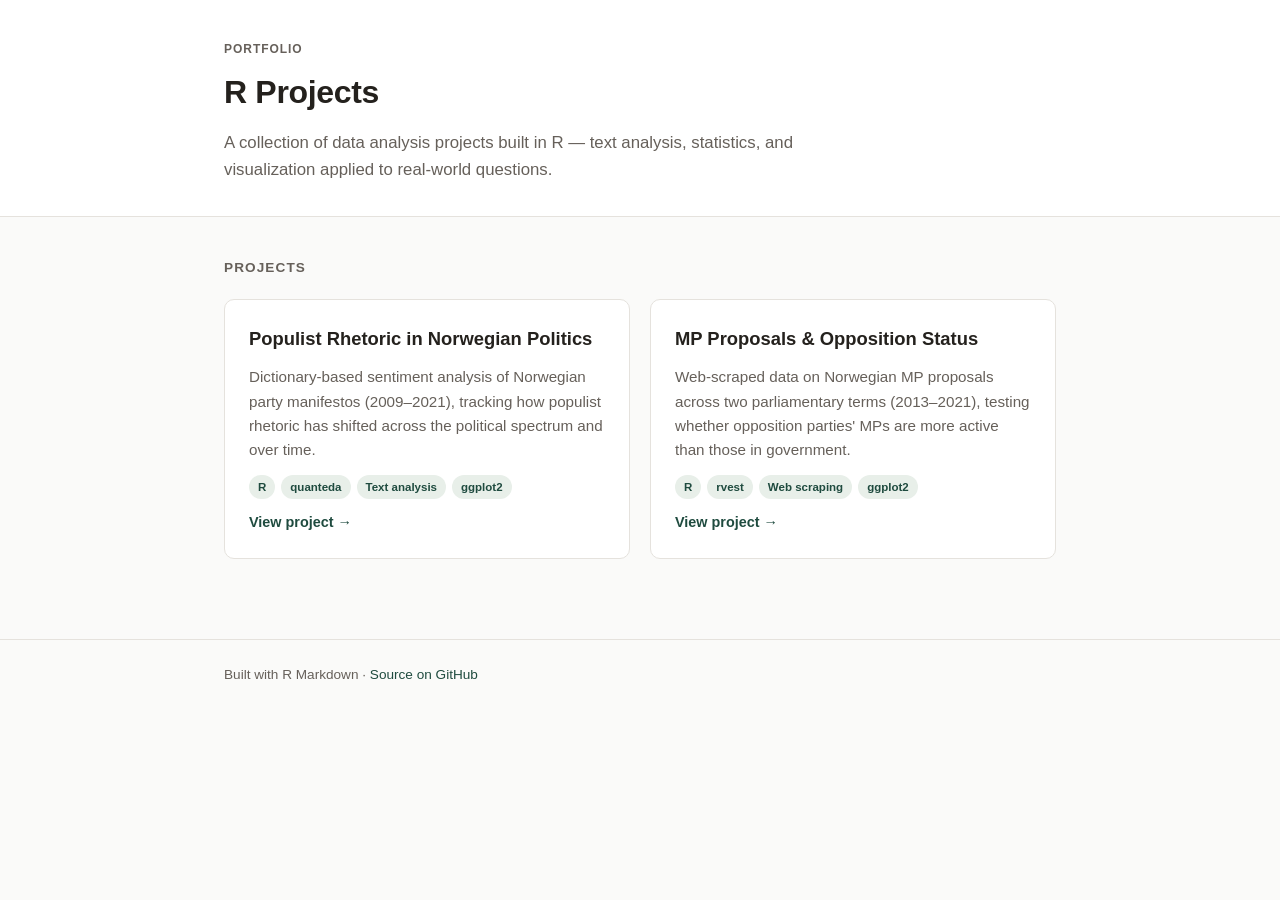
==== docs/index.html @ 2e8c3bdf "Add portfolio README and GitHub Pages site" ====
<!DOCTYPE html>
<html lang="en">
<head>
<meta charset="UTF-8">
<meta name="viewport" content="width=device-width, initial-scale=1.0">
<title>Aga Sadlowska — R Projects Portfolio</title>
<meta name="description" content="A portfolio of R-based data analysis projects by Aga Sadlowska.">
<link rel="stylesheet" href="assets/style.css">
</head>
<body>

<header class="site-header">
  <div class="wrap">
    <p class="eyebrow">Portfolio</p>
    <h1>R Projects</h1>
    <p class="lede">A collection of data analysis projects built in R — text analysis, statistics, and visualization applied to real-world questions.</p>
  </div>
</header>

<main>
  <div class="wrap">
    <p class="section-title">Projects</p>
    <div class="project-grid">

      <div class="card">
        <h2>Populist Rhetoric in Norwegian Politics</h2>
        <p>Dictionary-based sentiment analysis of Norwegian party manifestos (2009–2021), tracking how populist rhetoric has shifted across the political spectrum and over time.</p>
        <div class="tag-row">
          <span class="tag">R</span>
          <span class="tag">quanteda</span>
          <span class="tag">Text analysis</span>
          <span class="tag">ggplot2</span>
        </div>
        <a class="card-link" href="populism.html">View project →</a>
      </div>

      <div class="card">
        <h2>MP Proposals &amp; Opposition Status</h2>
        <p>Web-scraped data on Norwegian MP proposals across two parliamentary terms (2013–2021), testing whether opposition parties' MPs are more active than those in government.</p>
        <div class="tag-row">
          <span class="tag">R</span>
          <span class="tag">rvest</span>
          <span class="tag">Web scraping</span>
          <span class="tag">ggplot2</span>
        </div>
        <a class="card-link" href="proposals.html">View project →</a>
      </div>

    </div>
  </div>
</main>

<footer class="site-footer">
  <div class="wrap">
    Built with R Markdown · <a href="https://github.com/agasadlowska/R_projects">Source on GitHub</a>
  </div>
</footer>

</body>
</html>
---- docs/assets/style.css ----
:root {
  --bg: #fafaf9;
  --surface: #ffffff;
  --border: #e5e2dd;
  --text: #24211d;
  --text-muted: #66605a;
  --accent: #1f4b3f;
  --accent-soft: #e8efe9;
  --radius: 10px;
  --max-width: 880px;
}

* { box-sizing: border-box; }

html { scroll-behavior: smooth; }

body {
  margin: 0;
  font-family: -apple-system, BlinkMacSystemFont, "Segoe UI", Roboto, Helvetica, Arial, sans-serif;
  background: var(--bg);
  color: var(--text);
  line-height: 1.6;
}

a { color: var(--accent); text-decoration: none; }
a:hover { text-decoration: underline; }

header.site-header {
  border-bottom: 1px solid var(--border);
  background: var(--surface);
}

.wrap {
  max-width: var(--max-width);
  margin: 0 auto;
  padding: 0 24px;
}

.site-header .wrap {
  padding-top: 40px;
  padding-bottom: 32px;
}

.eyebrow {
  text-transform: uppercase;
  letter-spacing: 0.08em;
  font-size: 0.75rem;
  color: var(--text-muted);
  font-weight: 600;
  margin: 0 0 8px;
}

h1 {
  font-size: 2rem;
  margin: 0 0 12px;
  letter-spacing: -0.01em;
}

.lede {
  color: var(--text-muted);
  font-size: 1.05rem;
  max-width: 640px;
  margin: 0;
}

main { padding: 40px 0 80px; }

.section-title {
  font-size: 0.85rem;
  text-transform: uppercase;
  letter-spacing: 0.08em;
  color: var(--text-muted);
  font-weight: 600;
  margin: 0 0 20px;
}

.project-grid {
  display: grid;
  grid-template-columns: repeat(auto-fill, minmax(280px, 1fr));
  gap: 20px;
}

.card {
  background: var(--surface);
  border: 1px solid var(--border);
  border-radius: var(--radius);
  padding: 24px;
  display: flex;
  flex-direction: column;
  gap: 12px;
  transition: border-color 0.15s ease, transform 0.15s ease;
}

.card:hover {
  border-color: var(--accent);
  transform: translateY(-2px);
}

.card h2 {
  margin: 0;
  font-size: 1.15rem;
}

.card p {
  margin: 0;
  color: var(--text-muted);
  font-size: 0.95rem;
}

.tag-row {
  display: flex;
  flex-wrap: wrap;
  gap: 6px;
  margin-top: auto;
}

.tag {
  font-size: 0.72rem;
  background: var(--accent-soft);
  color: var(--accent);
  padding: 3px 9px;
  border-radius: 999px;
  font-weight: 600;
}

.card-link {
  font-size: 0.9rem;
  font-weight: 600;
}

footer.site-footer {
  border-top: 1px solid var(--border);
  color: var(--text-muted);
  font-size: 0.85rem;
  padding: 24px 0 40px;
}

/* Project detail page */
.breadcrumb {
  font-size: 0.85rem;
  margin-bottom: 16px;
}

.meta-row {
  display: flex;
  flex-wrap: wrap;
  gap: 8px;
  margin: 16px 0 8px;
}

.pill {
  font-size: 0.8rem;
  border: 1px solid var(--border);
  border-radius: 999px;
  padding: 4px 12px;
  color: var(--text-muted);
}

.resource-row {
  display: flex;
  flex-wrap: wrap;
  gap: 12px;
  margin: 24px 0 8px;
}

.btn {
  display: inline-block;
  border: 1px solid var(--accent);
  color: var(--accent);
  border-radius: 999px;
  padding: 8px 16px;
  font-size: 0.9rem;
  font-weight: 600;
}

.btn:hover { background: var(--accent-soft); text-decoration: none; }

article.project h2 {
  margin-top: 48px;
  font-size: 1.4rem;
  border-top: 1px solid var(--border);
  padding-top: 32px;
}

article.project h3 {
  font-size: 1.1rem;
  margin-top: 28px;
}

article.project h4 {
  font-size: 1rem;
  margin-top: 20px;
  color: var(--text-muted);
}

article.project ul { padding-left: 22px; }

article.project pre {
  background: #1c1b19;
  color: #e7e4dd;
  border-radius: var(--radius);
  padding: 16px 18px;
  overflow-x: auto;
  font-size: 0.85rem;
}

article.project code {
  font-family: "SFMono-Regular", Consolas, "Liberation Mono", Menlo, monospace;
}

figure {
  margin: 24px 0;
  text-align: center;
}

figure img {
  max-width: 100%;
  border: 1px solid var(--border);
  border-radius: var(--radius);
  background: #fff;
}

figcaption {
  font-size: 0.85rem;
  color: var(--text-muted);
  margin-top: 8px;
}

.conclusion-list {
  background: var(--accent-soft);
  border-radius: var(--radius);
  padding: 20px 28px;
}
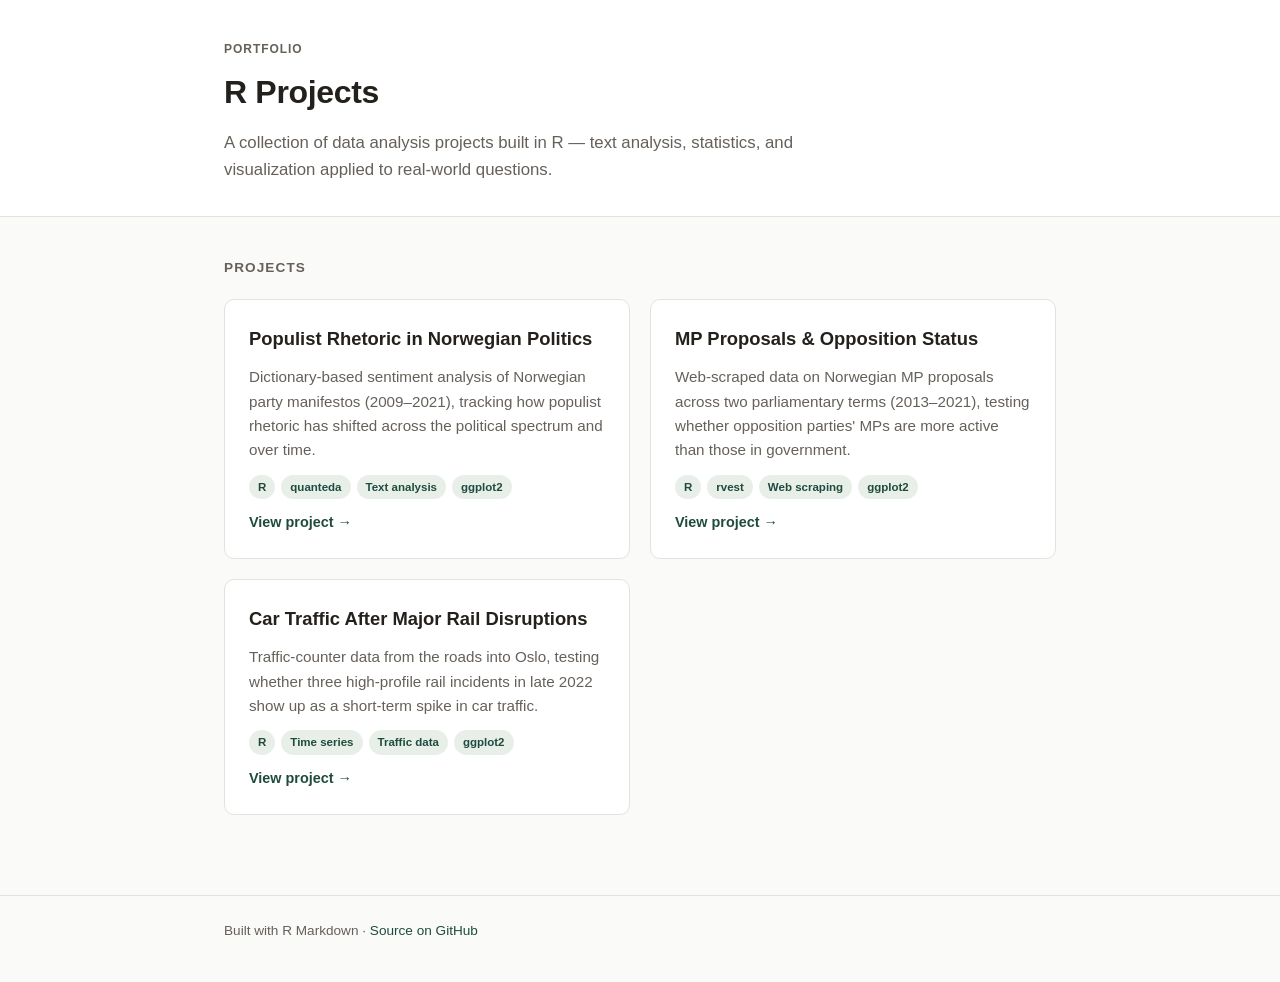
==== commit 95081c44: "Add short-term car traffic vs. rail disruption analysis (AADT) Trims the original antall_reisende.Rm" ====
--- a/docs/index.html
+++ b/docs/index.html
@@ -46,6 +46,18 @@
         <a class="card-link" href="proposals.html">View project →</a>
       </div>
 
+      <div class="card">
+        <h2>Car Traffic After Major Rail Disruptions</h2>
+        <p>Traffic-counter data from the roads into Oslo, testing whether three high-profile rail incidents in late 2022 show up as a short-term spike in car traffic.</p>
+        <div class="tag-row">
+          <span class="tag">R</span>
+          <span class="tag">Time series</span>
+          <span class="tag">Traffic data</span>
+          <span class="tag">ggplot2</span>
+        </div>
+        <a class="card-link" href="aadt.html">View project →</a>
+      </div>
+
     </div>
   </div>
 </main>
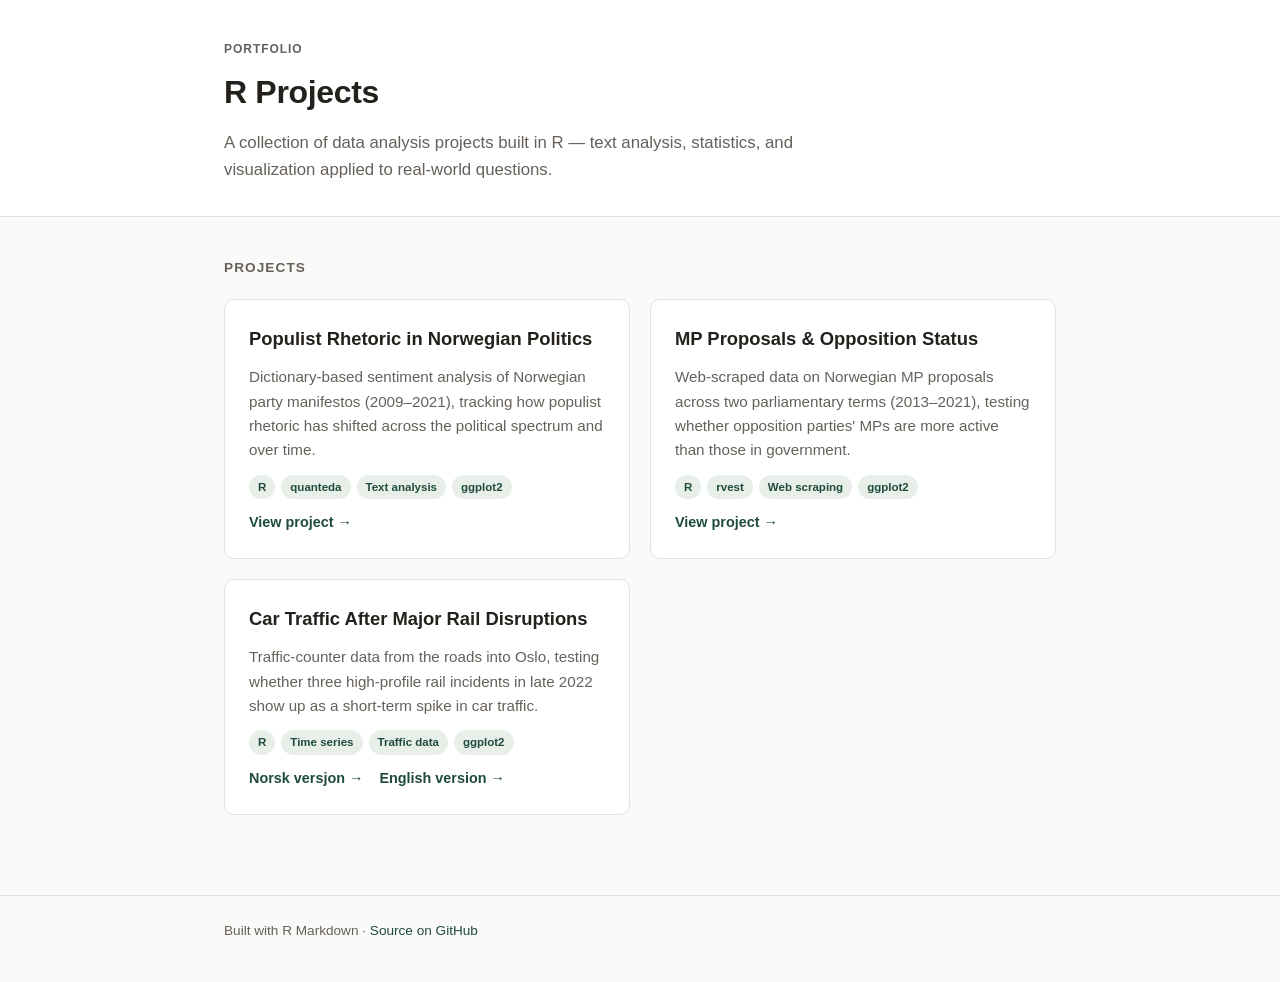
==== commit 3852b03d: "Add Norwegian version of AADT portfolio page The project's own writing (from biltrafikk_etter_hendel" ====
--- a/docs/index.html
+++ b/docs/index.html
@@ -55,7 +55,10 @@
           <span class="tag">Traffic data</span>
           <span class="tag">ggplot2</span>
         </div>
-        <a class="card-link" href="aadt.html">View project →</a>
+        <div style="display:flex; gap:16px;">
+          <a class="card-link" href="aadt-no.html">Norsk versjon →</a>
+          <a class="card-link" href="aadt.html">English version →</a>
+        </div>
       </div>
 
     </div>
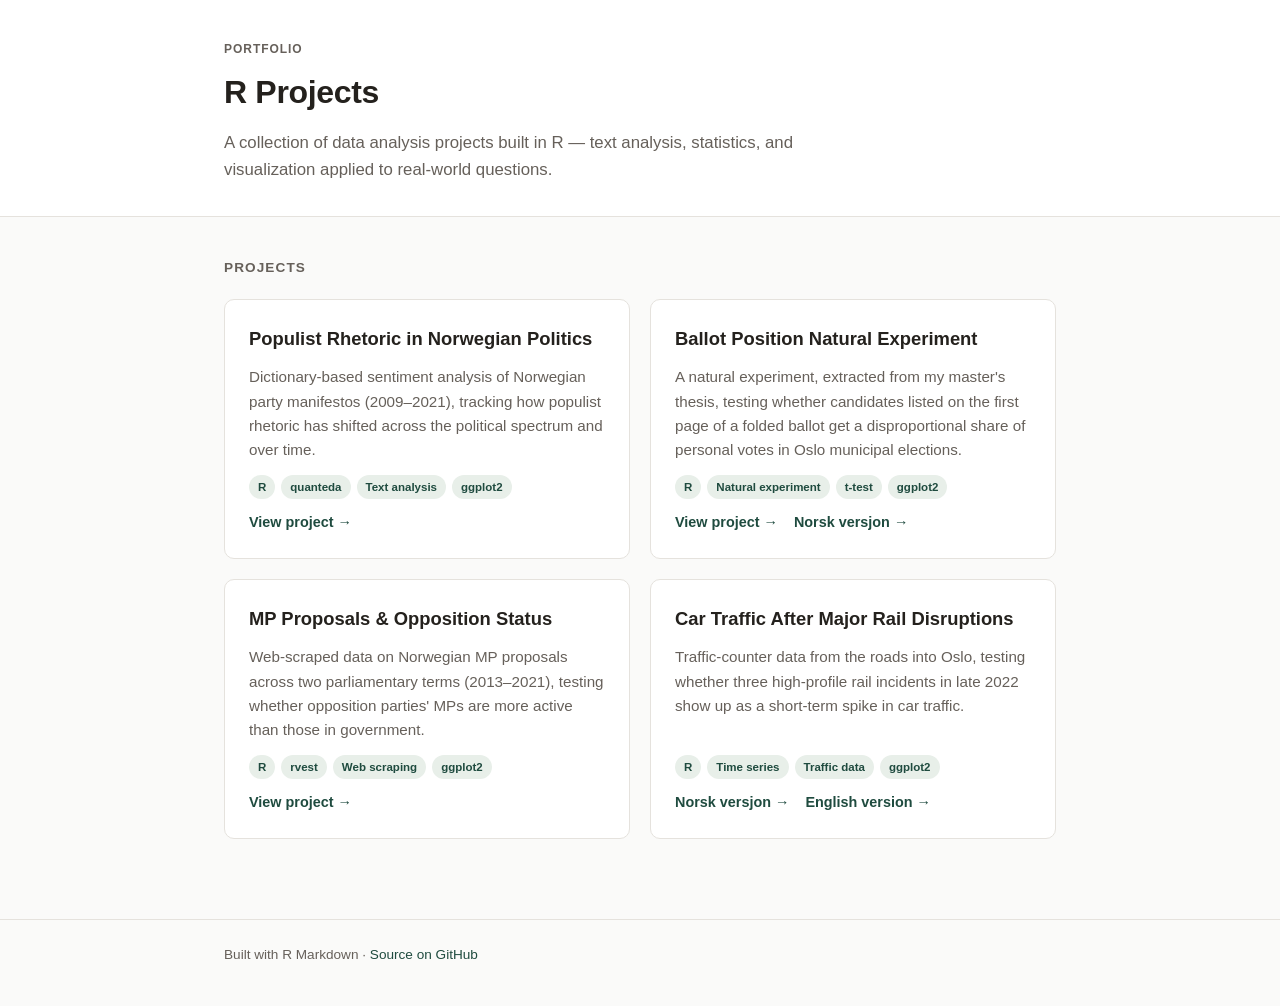
==== commit 556f6996: "Add ballot position project to the website, in English and Norwegian Adds ballot-position.html and b" ====
--- a/docs/index.html
+++ b/docs/index.html
@@ -32,6 +32,21 @@
           <span class="tag">ggplot2</span>
         </div>
         <a class="card-link" href="populism.html">View project →</a>
+      </div>
+
+      <div class="card">
+        <h2>Ballot Position Natural Experiment</h2>
+        <p>A natural experiment, extracted from my master's thesis, testing whether candidates listed on the first page of a folded ballot get a disproportional share of personal votes in Oslo municipal elections.</p>
+        <div class="tag-row">
+          <span class="tag">R</span>
+          <span class="tag">Natural experiment</span>
+          <span class="tag">t-test</span>
+          <span class="tag">ggplot2</span>
+        </div>
+        <div style="display:flex; gap:16px;">
+          <a class="card-link" href="ballot-position.html">View project →</a>
+          <a class="card-link" href="ballot-position-no.html">Norsk versjon →</a>
+        </div>
       </div>
 
       <div class="card">
--- a/docs/assets/style.css
+++ b/docs/assets/style.css
@@ -231,3 +231,55 @@
   border-radius: var(--radius);
   padding: 20px 28px;
 }
+
+.authorship-box {
+  display: flex;
+  gap: 14px;
+  align-items: flex-start;
+  background: var(--surface);
+  border: 1px solid var(--border);
+  border-left: 4px solid var(--accent);
+  border-radius: var(--radius);
+  padding: 16px 20px;
+  margin: 28px 0 8px;
+  font-size: 0.92rem;
+  color: var(--text);
+}
+
+.authorship-box .badge {
+  flex-shrink: 0;
+  font-size: 1.3rem;
+  line-height: 1;
+}
+
+.authorship-box strong {
+  color: var(--accent);
+}
+
+.authorship-box p {
+  margin: 0;
+}
+
+article.project table {
+  width: 100%;
+  border-collapse: collapse;
+  margin: 20px 0;
+  font-size: 0.92rem;
+}
+
+article.project th,
+article.project td {
+  border: 1px solid var(--border);
+  padding: 8px 14px;
+  text-align: left;
+}
+
+article.project thead th {
+  background: var(--accent-soft);
+  color: var(--accent);
+}
+
+article.project tbody th {
+  font-weight: 600;
+  color: var(--text-muted);
+}
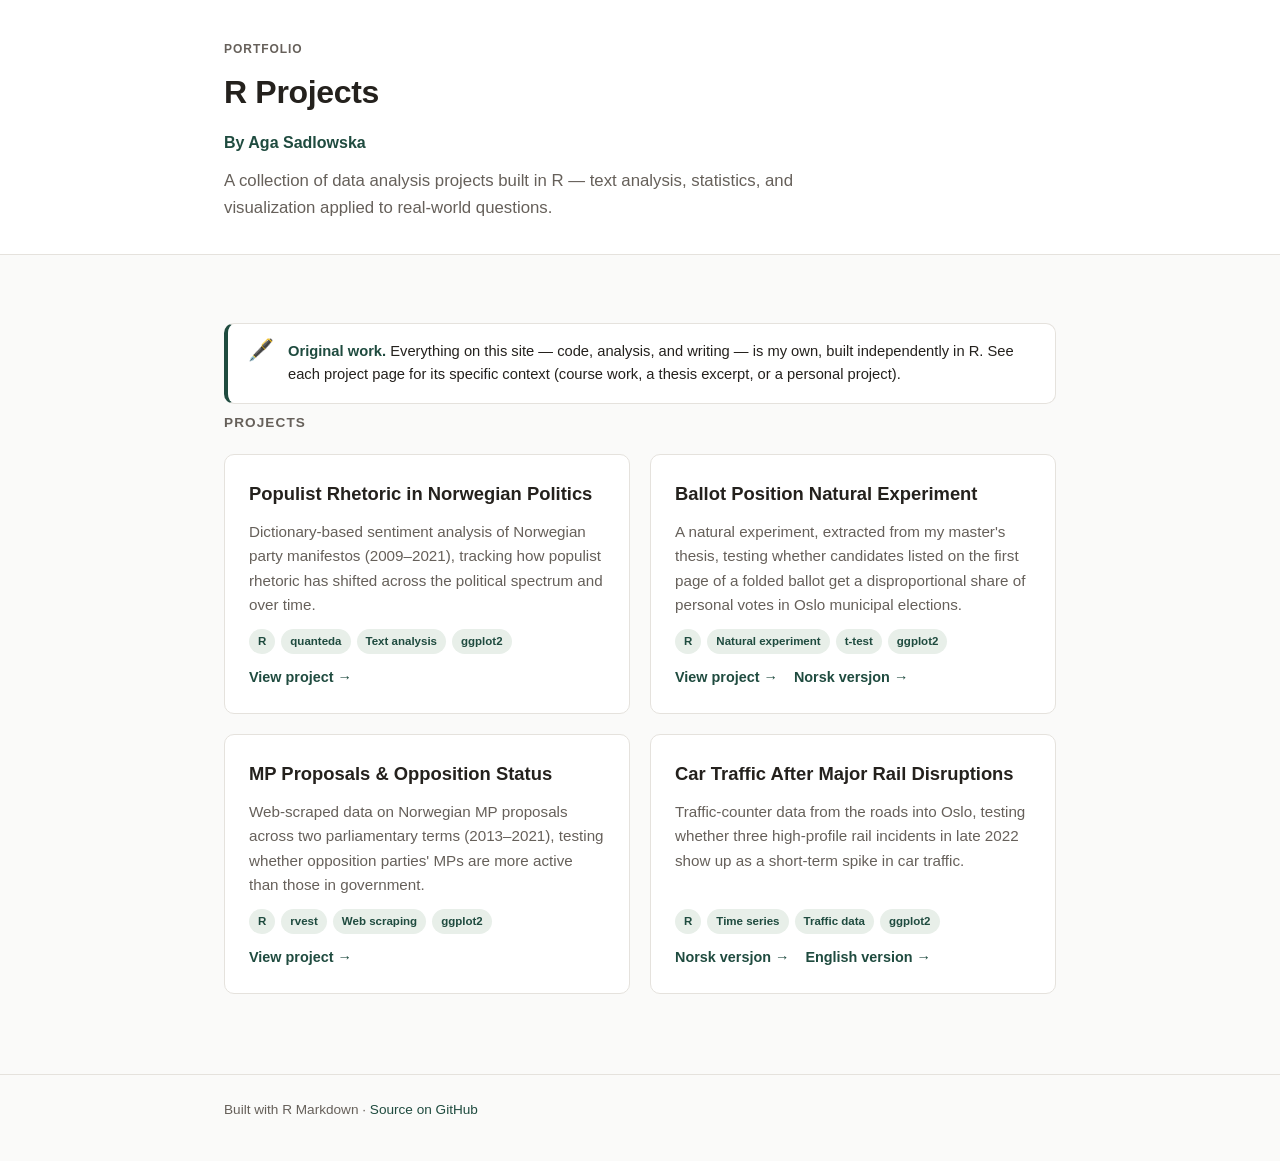
==== commit d5a45685: "Make authorship visible site-wide and shorten per-project boxes Add a byline and an "original work" " ====
--- a/docs/index.html
+++ b/docs/index.html
@@ -13,12 +13,19 @@
   <div class="wrap">
     <p class="eyebrow">Portfolio</p>
     <h1>R Projects</h1>
+    <p class="byline">By Aga Sadlowska</p>
     <p class="lede">A collection of data analysis projects built in R — text analysis, statistics, and visualization applied to real-world questions.</p>
   </div>
 </header>
 
 <main>
   <div class="wrap">
+
+    <div class="authorship-box">
+      <span class="badge">🖋️</span>
+      <p><strong>Original work.</strong> Everything on this site — code, analysis, and writing — is my own, built independently in R. See each project page for its specific context (course work, a thesis excerpt, or a personal project).</p>
+    </div>
+
     <p class="section-title">Projects</p>
     <div class="project-grid">
 
--- a/docs/assets/style.css
+++ b/docs/assets/style.css
@@ -56,6 +56,13 @@
   letter-spacing: -0.01em;
 }
 
+.byline {
+  margin: 0 0 12px;
+  font-size: 1rem;
+  color: var(--accent);
+  font-weight: 600;
+}
+
 .lede {
   color: var(--text-muted);
   font-size: 1.05rem;
